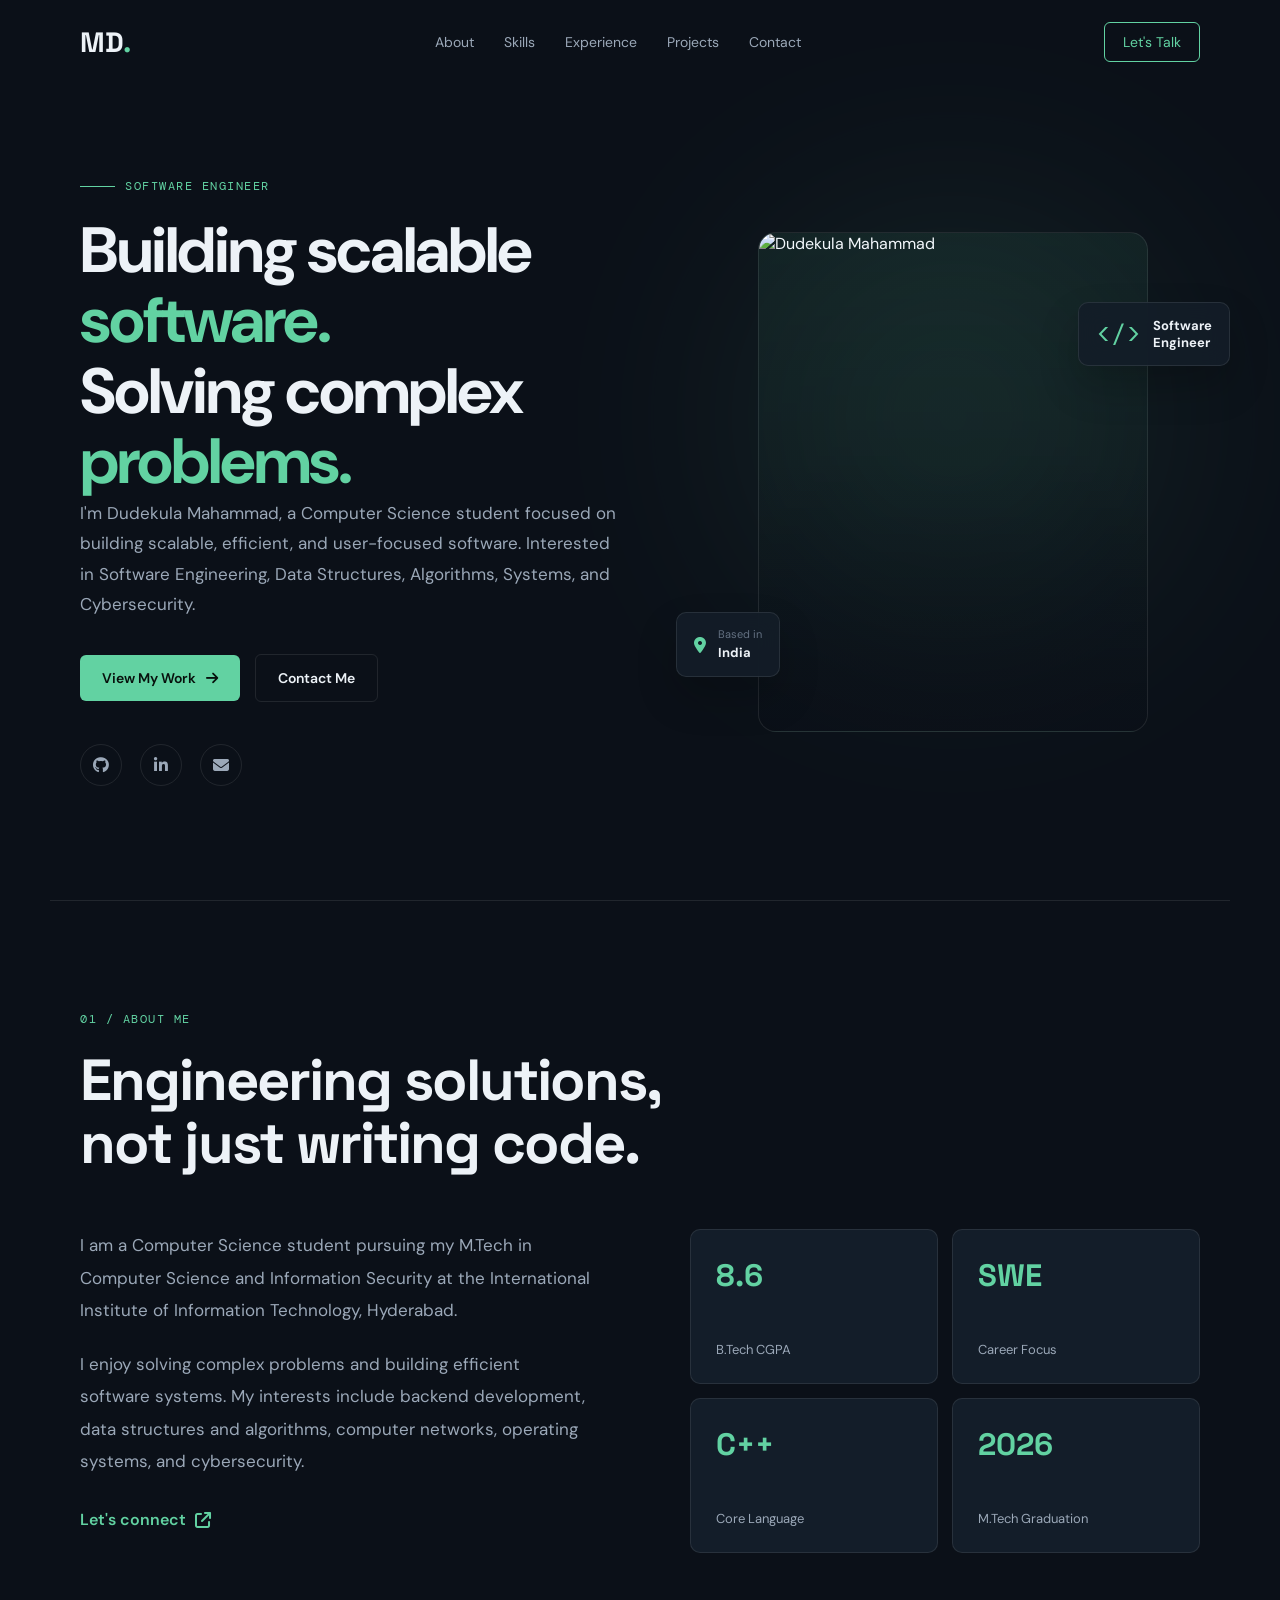
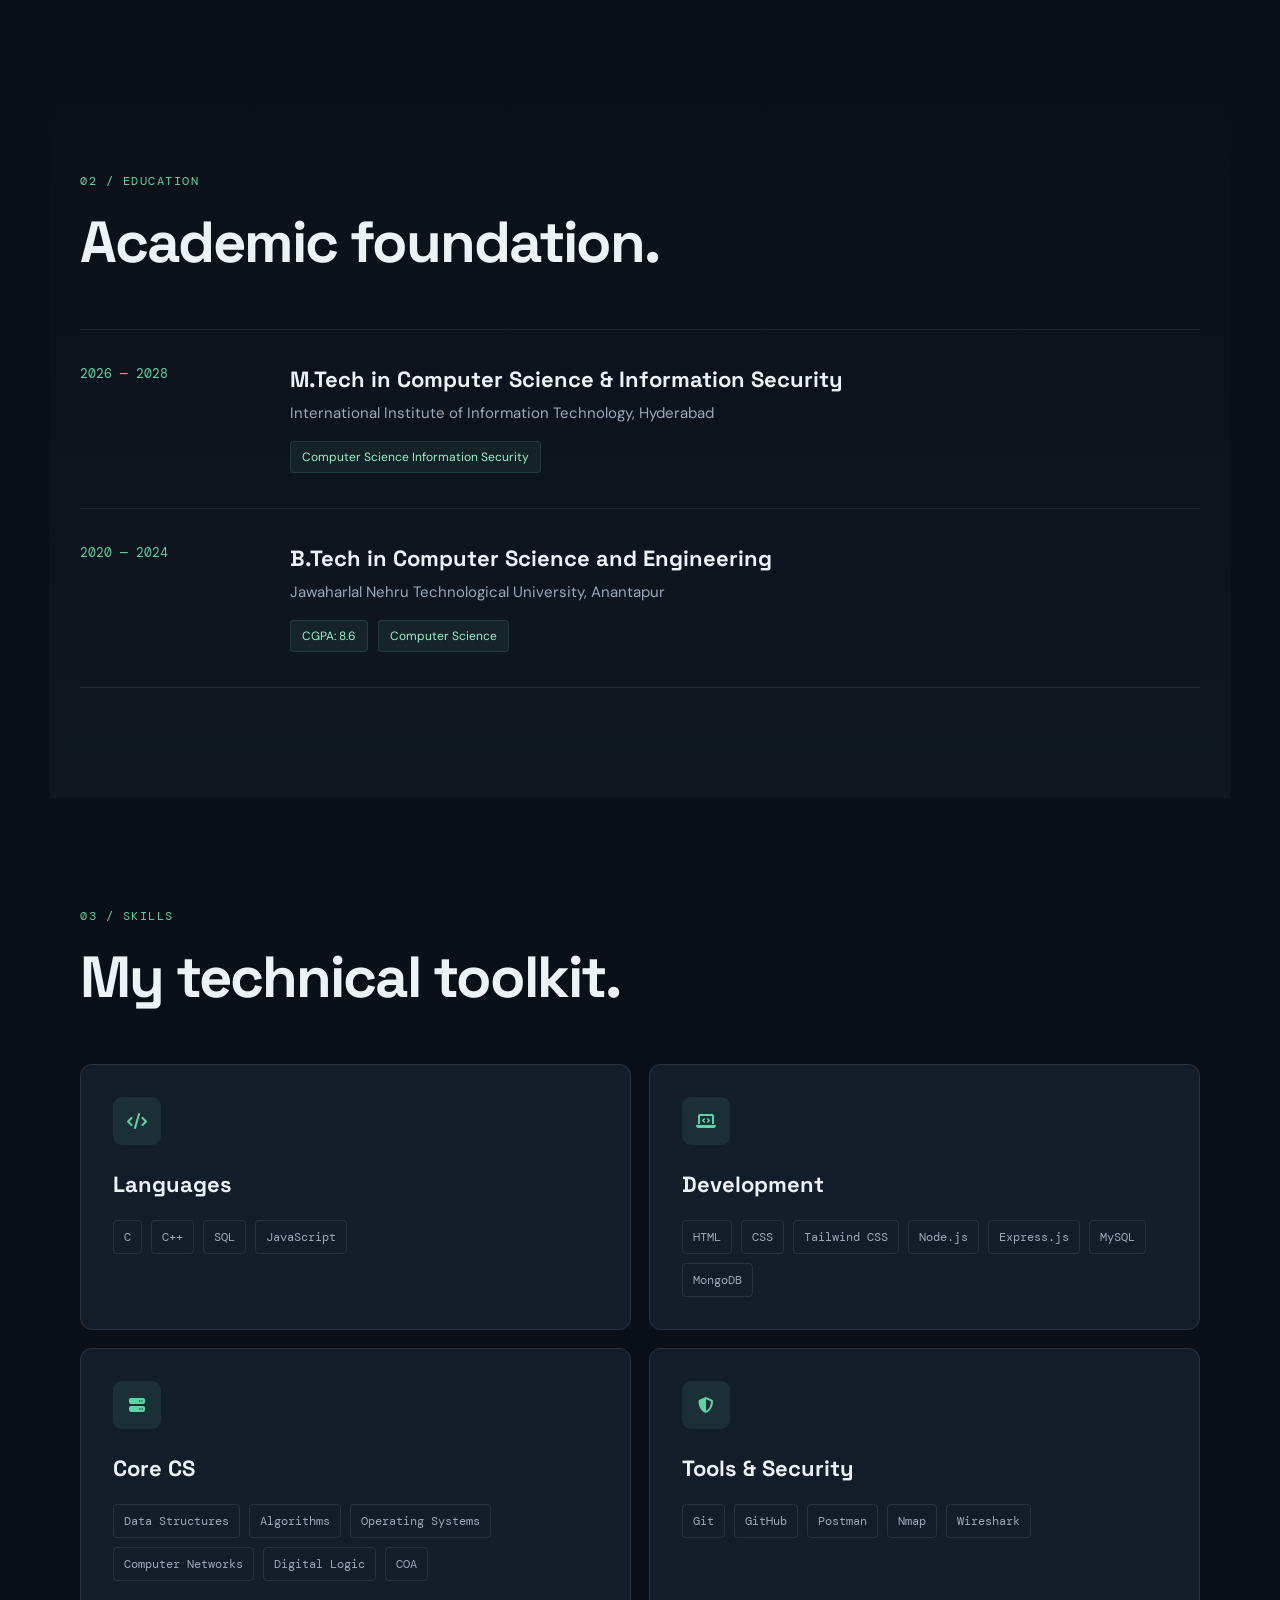
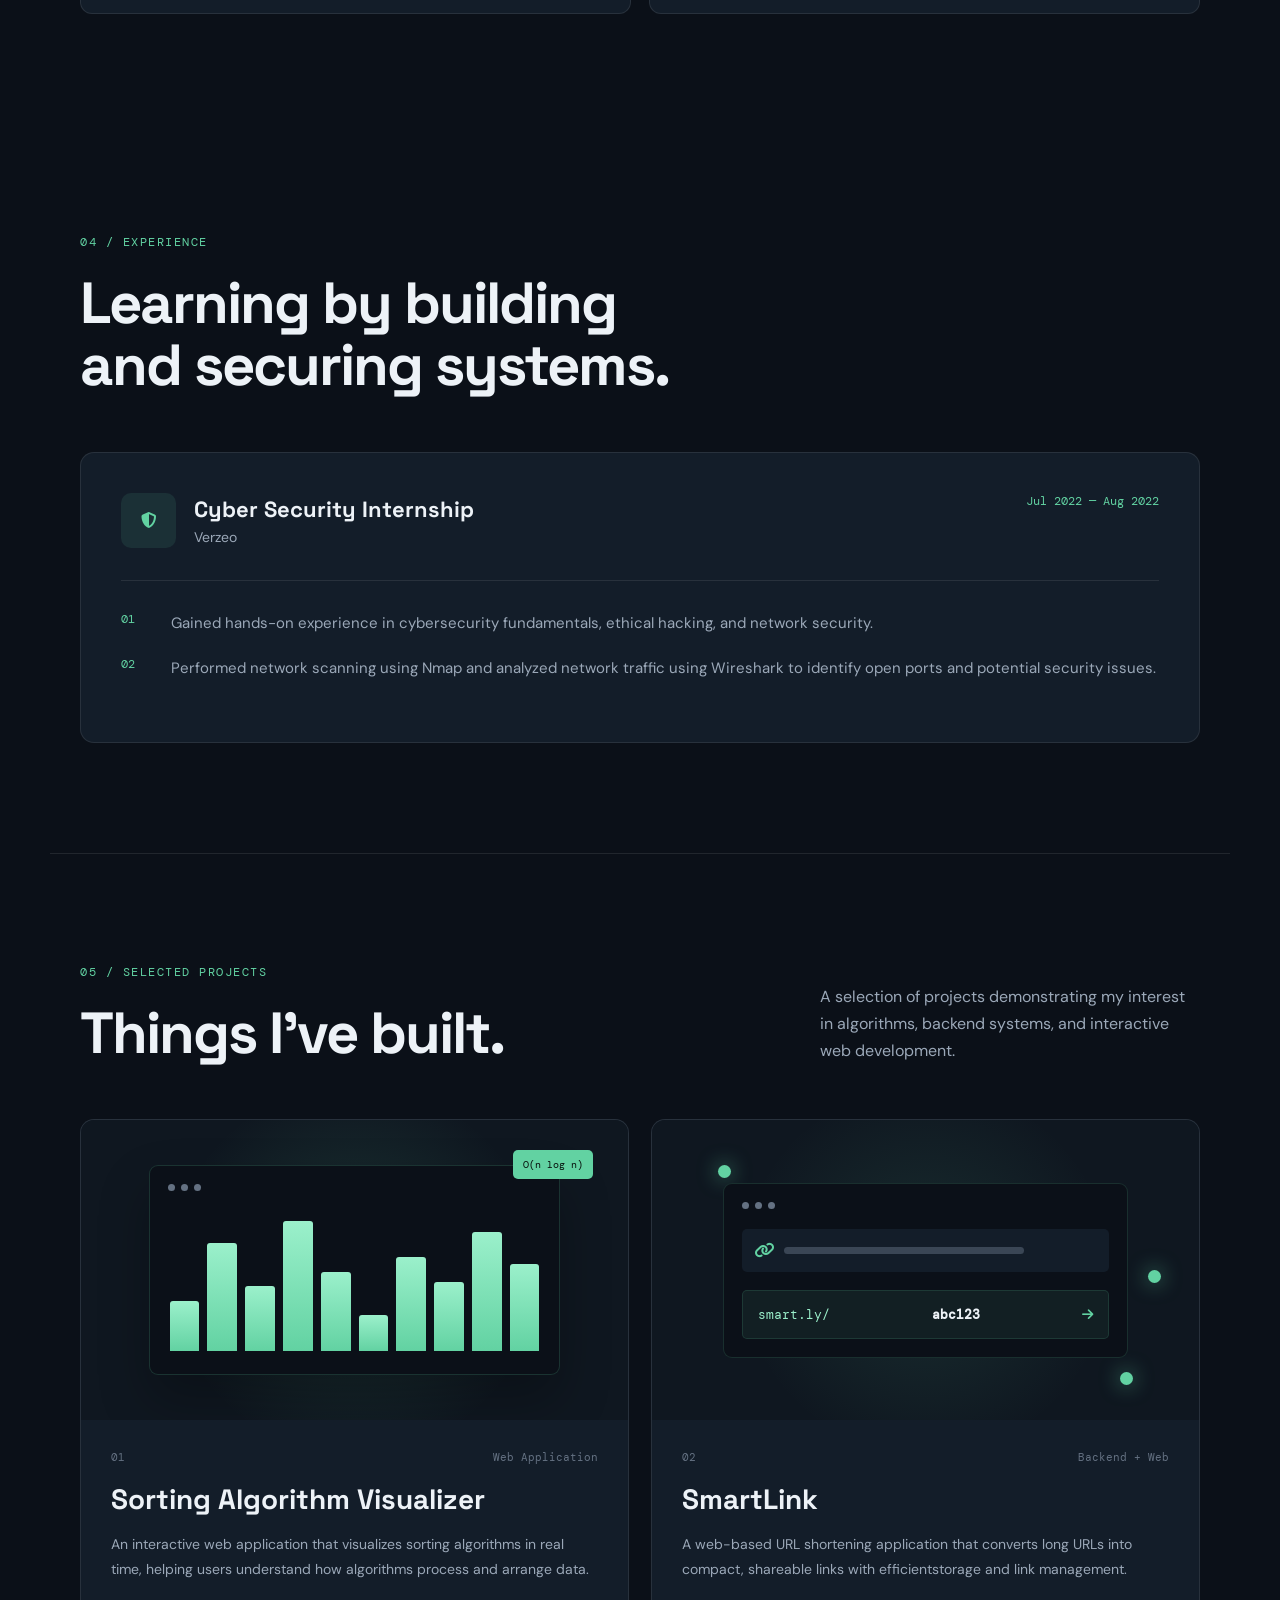
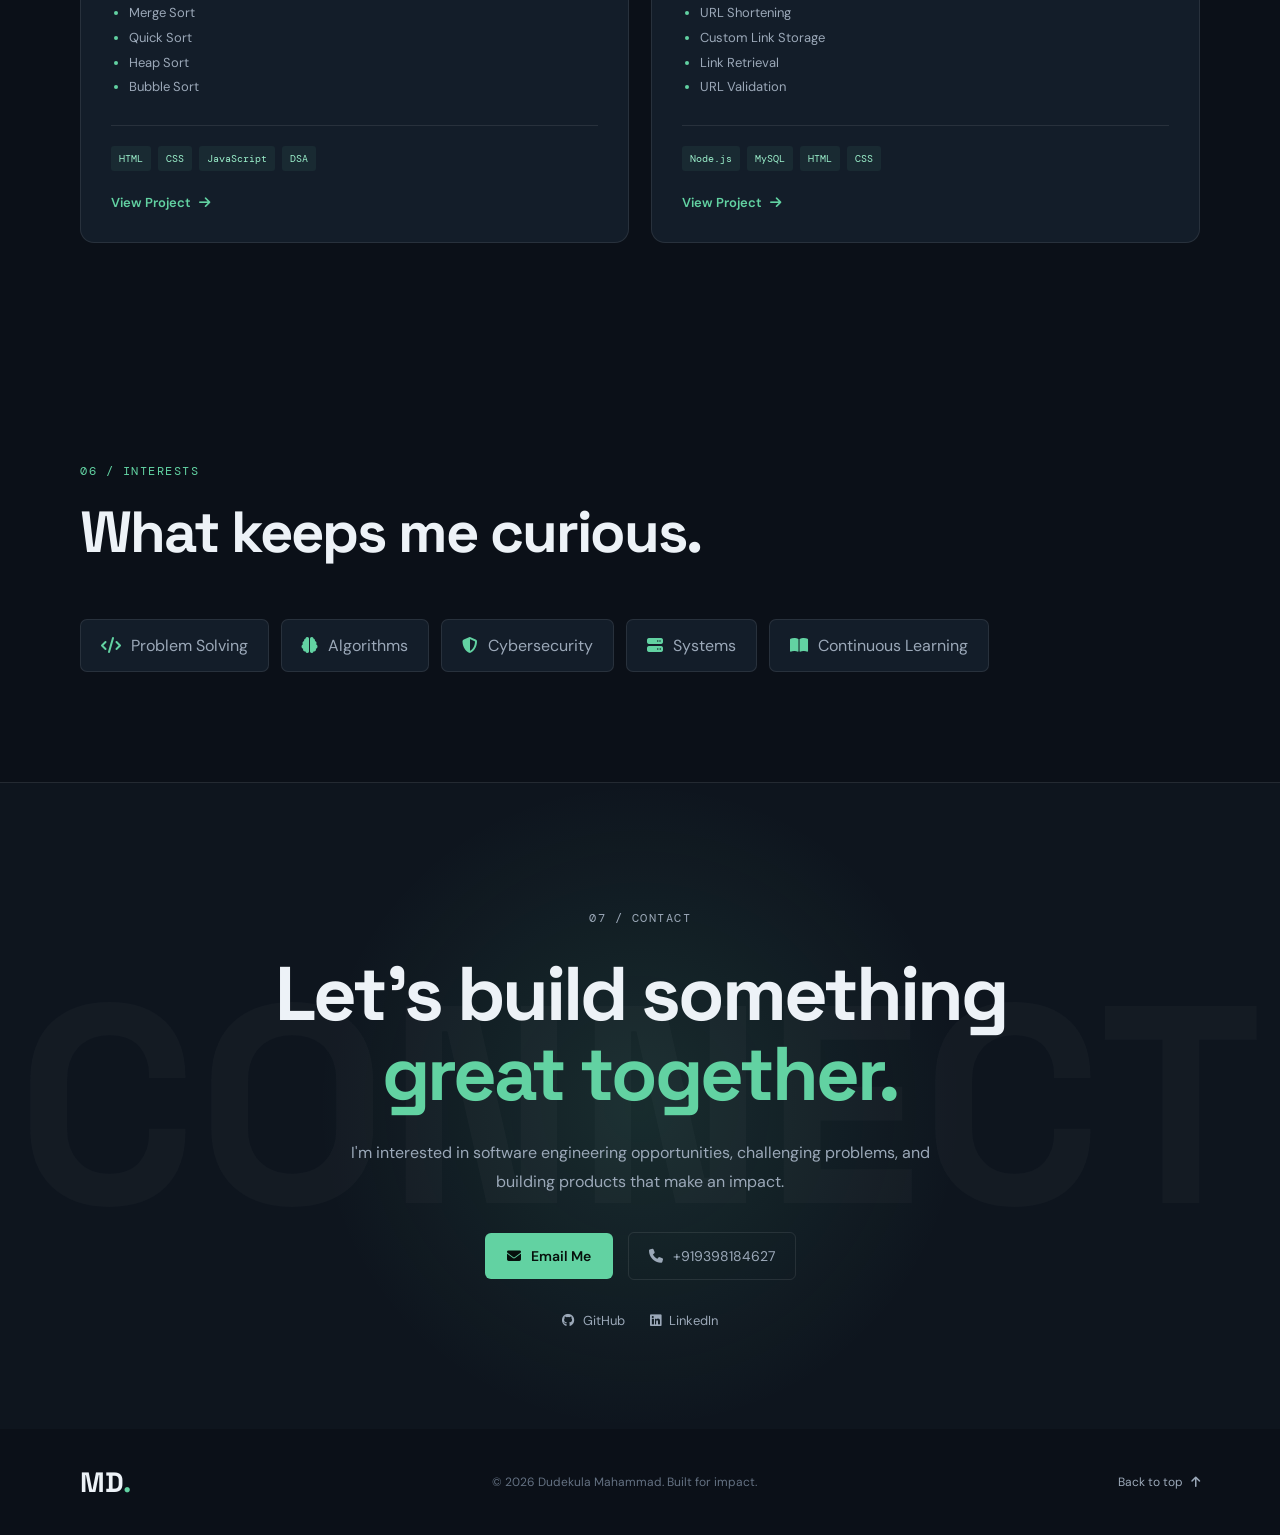
==== index.html @ c0aad3cc "upload files regarding portfolio" ====
<!DOCTYPE html>
<html lang="en">
<head>
    <meta charset="UTF-8">
    <meta name="viewport" content="width=device-width, initial-scale=1.0">
    <title>Portfolio</title>
    <meta name="description" content="Personal portfolio of Dudekula Mahammad, Software Engineer and Cybersecurity student.">
    <link rel="stylesheet" href="style.css">
    <link rel="stylesheet" href="https://cdnjs.cloudflare.com/ajax/libs/font-awesome/6.5.2/css/all.min.css">
    <link rel="stylesheet" href="designwith.css">
</head>

<body>

    <nav class="navbar">
        <a href="#home" class="logo">
            MD<span>.</span>
        </a>
        <div class="nav-links">
            <a href="#about">About</a>
            <a href="#skills">Skills</a>
            <a href="#experience">Experience</a>
            <a href="#projects">Projects</a>
            <a href="#contact">Contact</a>
        </div>
        <a href="#contact" class="nav-button">Let's Talk</a>
    </nav>


    <!----hero section(that's me) ------->

    <section class="hero" id="home">

        <div class="hero-content">
            <p class="hero-intro">
                <span></span>
                SOFTWARE ENGINEER
            </p>
            <h1>
                Building scalable <span>software.</span><br>
                Solving complex <span>problems.</span>
            </h1>
            <p class="hero-description">
                I'm Dudekula Mahammad, a Computer Science student focused on building scalable, efficient, and user-focused software.
                Interested in Software Engineering, Data Structures, Algorithms, Systems, and Cybersecurity.
            </p>
            <div class="hero-buttons">
                <a href="#projects" class="primary-btn">
                    View My Work
                    <i class="fa-solid fa-arrow-right"></i>
                </a>
                <a href="#contact" class="secondary-btn">
                    Contact Me
                </a>
            </div>
<div class="hero-socials">
    <a href="https://github.com/dudekulamahammad"
       target="_blank"
       rel="noopener noreferrer"
       aria-label="GitHub">
        <i class="fa-brands fa-github"></i>
    </a>
    <a href="https://www.linkedin.com/in/dudekula-mahammad-07b404294/" target="_blank" rel="noopener noreferrer" aria-label="LinkedIn">
        <i class="fa-brands fa-linkedin-in"></i>
    </a>
    <a href="https://mail.google.com/mail/?view=cm&fs=1&to=latifmahammad9@gmail.com" aria-label="Email">
        <i class="fa-solid fa-envelope"></i>
    </a>

</div>

        </div>
        <div class="hero-image-section">
            <div class="hero-glow"></div>
            <div class="image-card">
                <img src="images/profile3.png" alt="Dudekula Mahammad">
                <div class="image-overlay"></div>
            </div>
            <div class="floating-card location-card">
                <i class="fa-solid fa-location-dot"></i>
                <div>
                    <span>Based in</span>
                    <strong>India</strong>
                </div>
            </div>
            <div class="floating-card code-card">
                <span>&lt;/&gt;</span>
                <strong>Software<br>Engineer</strong>
            </div>
        </div>
    </section>
    <!-- -------- ABOUT ----------- -->
    <section class="section about-section" id="about">
        <div class="section-heading">
            <p class="section-label">01 / ABOUT ME</p>
            <h2>Engineering solutions,<br>not just writing code.</h2>
        </div>
        <div class="about-grid">
            <div class="about-text">
                <p>
                    I am a Computer Science student pursuing my M.Tech in
                    Computer Science and Information Security at the
                    International Institute of Information Technology, Hyderabad.
                </p>
                <p>
                    I enjoy solving complex problems and building efficient
                    software systems. My interests include backend development,
                    data structures and algorithms, computer networks,
                    operating systems, and cybersecurity.
                </p>
                <a href="#contact" class="text-link">
                    Let's connect
                    <i class="fa-solid fa-arrow-up-right-from-square"></i>
                </a>
            </div>
            <div class="quick-facts">
                <div class="fact-card">
                    <span class="fact-number">8.6</span>
                    <span class="fact-label">B.Tech CGPA</span>
                </div>
                <div class="fact-card">
                    <span class="fact-number">SWE</span>
                    <span class="fact-label">Career Focus</span>
                </div>
                <div class="fact-card">
                    <span class="fact-number">C++</span>
                    <span class="fact-label">Core Language</span>
                </div>
                <div class="fact-card">
                    <span class="fact-number">2026</span>
                    <span class="fact-label">M.Tech Graduation</span>
                </div>
            </div>
        </div>
    </section>
    <!-- --------------- Education----------------->
    <section class="section education-section">

        <div class="section-heading">
            <p class="section-label">02 / EDUCATION</p>
            <h2>Academic foundation.</h2>
        </div>
        <div class="timeline">
            <div class="timeline-item active">
                <div class="timeline-year">
                    2026 — 2028
                </div>
                <div class="timeline-content">
                    <h3>M.Tech in Computer Science & Information Security</h3>
                    <p>International Institute of Information Technology, Hyderabad</p>

                    <div class="education-tags">
                        <span>Computer Science Information Security</span>
                       
                    </div>
                </div>
            </div>
            <div class="timeline-item">
                <div class="timeline-year">
                    2020 — 2024
                </div>
                <div class="timeline-content">
                    <h3>B.Tech in Computer Science and Engineering</h3>
                    <p>Jawaharlal Nehru Technological University, Anantapur</p>
                    <div class="education-tags">
                        <span>CGPA: 8.6</span>
                        <span>Computer Science</span>
                    </div>
                </div>
            </div>
        </div>
    </section>
    <!---------------- Skills ----------------->
    <section class="section skills-section" id="skills">
        <div class="section-heading">
            <p class="section-label">03 / SKILLS</p>
            <h2>My technical toolkit.</h2>
        </div>
        <div class="skills-grid">

            <div class="skill-category">
                <div class="skill-icon">
                    <i class="fa-solid fa-code"></i>
                </div>
                <h3>Languages</h3>
                <div class="skill-tags">
                    <span>C</span>
                    <span>C++</span>
                    <span>SQL</span>
                    <span>JavaScript</span>
                </div>
            </div>
            <div class="skill-category">
                <div class="skill-icon">
                    <i class="fa-solid fa-laptop-code"></i>
                </div>
                <h3>Development</h3>
                <div class="skill-tags">
                    <span>HTML</span>
                    <span>CSS</span>
                    <span>Tailwind CSS</span>
                    <span>Node.js</span>
                    <span>Express.js</span>
                    <span>MySQL</span>
                    <span>MongoDB</span>
                </div>
            </div>
            <div class="skill-category">
                <div class="skill-icon">
                    <i class="fa-solid fa-server"></i>
                </div>
                <h3>Core CS</h3>
                <div class="skill-tags">
                    <span>Data Structures</span>
                    <span>Algorithms</span>
                    <span>Operating Systems</span>
                    <span>Computer Networks</span>
                    <span>Digital Logic</span>
                    <span>COA</span>
                </div>
            </div>
            <div class="skill-category">
                <div class="skill-icon">
                    <i class="fa-solid fa-shield-halved"></i>
                </div>

                <h3>Tools & Security</h3>

                <div class="skill-tags">
                    <span>Git</span>
                    <span>GitHub</span>
                    <span>Postman</span>
                    <span>Nmap</span>
                    <span>Wireshark</span>
                </div>
            </div>

        </div>

    </section>
    <!------------- Experience ------------>
    <section class="section experience-section" id="experience">
        <div class="section-heading">
            <p class="section-label">04 / EXPERIENCE</p>
            <h2>Learning by building<br>and securing systems.</h2>
        </div>
        <div class="experience-card">
            <div class="experience-top">
                <div class="experience-company">
                    <div class="company-icon">
                        <i class="fa-solid fa-shield-halved"></i>
                    </div>
                    <div>
                        <h3>Cyber Security Internship</h3>
                        <p>Verzeo</p>
                    </div>
                </div>
                <span class="experience-date">
                    Jul 2022 — Aug 2022
                </span>
            </div>
            <div class="experience-details">
                <div class="experience-point">
                    <span>01</span>
                    <p>
                        Gained hands-on experience in cybersecurity fundamentals,
                        ethical hacking, and network security.
                    </p>
                </div>
                <div class="experience-point">
                    <span>02</span>
                    <p>
                        Performed network scanning using Nmap and analyzed network
                        traffic using Wireshark to identify open ports and
                        potential security issues.
                    </p>
                </div>
            </div>
        </div>
    </section>
    <!------------ projects ----------------->
    <section class="section projects-section" id="projects">
        <div class="section-heading projects-heading">
            <div>
                <p class="section-label">05 / SELECTED PROJECTS</p>
                <h2>Things I've built.</h2>
            </div>
            <p>
                A selection of projects demonstrating my interest in
                algorithms, backend systems, and interactive web development.
            </p>
        </div>
        <div class="projects-grid">
            <!-----Project 1---------- -->
            <article class="project-card project-featured">
                <div class="project-visual sorting-visual">
                    <div class="sorting-window">
                        <div class="window-header">
                            <span></span>
                            <span></span>
                            <span></span>
                        </div>
                            <div class="sorting-bars">
                            <div class="bar bar-1"></div>
                            <div class="bar bar-2"></div>
                            <div class="bar bar-3"></div>
                            <div class="bar bar-4"></div>
                            <div class="bar bar-5"></div>
                            <div class="bar bar-6"></div>
                            <div class="bar bar-7"></div>
                            <div class="bar bar-8"></div>
                            <div class="bar bar-9"></div>
                            <div class="bar bar-10"></div>
                        </div>
                    </div>
                    <div class="algorithm-badge">
                        O(n log n)
                    </div>
                </div>
                <div class="project-content">
                    <div class="project-meta">
                        <span>01</span>
                        <span>Web Application</span>
                    </div>
                    <h3>Sorting Algorithm Visualizer</h3>
                    <p>
                        An interactive web application that visualizes sorting
                        algorithms in real time, helping users understand how
                        algorithms process and arrange data.
                    </p>
                    <ul>
                        <li>Merge Sort</li>
                        <li>Quick Sort</li>
                        <li>Heap Sort</li>
                        <li>Bubble Sort</li>
                    </ul>
                    <div class="project-footer">

                        <div class="tech-stack">
                            <span>HTML</span>
                            <span>CSS</span>
                            <span>JavaScript</span>
                            <span>DSA</span>
                        </div>
                        <a href="#" class="project-link">
                            View Project
                            <i class="fa-solid fa-arrow-right"></i>
                        </a>
                    </div>
                </div>
            </article>
            <!--------project-2----------->
            <article class="project-card">
                <div class="project-visual smartlink-visual">
                    <div class="link-browser">
                        <div class="browser-top">
                            <span></span>
                            <span></span>
                            <span></span>
                        </div>
                        <div class="url-box">
                            <i class="fa-solid fa-link"></i>
                            <div></div>
                        </div>
                        <div class="url-result">
                            <span>smart.ly/</span>
                            <strong>abc123</strong>
                            <i class="fa-solid fa-arrow-right"></i>
                        </div>
                    </div>
                    <div class="floating-node node-one"></div>
                    <div class="floating-node node-two"></div>
                    <div class="floating-node node-three"></div>
                </div>
                <div class="project-content">
                    <div class="project-meta">
                        <span>02</span>
                        <span>Backend + Web</span>
                    </div>
                    <h3>SmartLink</h3>
                    <p>
                        A web-based URL shortening application that converts long URLs into compact, shareable links with efficientstorage and link management.
                    </p>
                    <ul>
                        <li>URL Shortening</li>
                        <li>Custom Link Storage</li>
                        <li>Link Retrieval</li>
                        <li>URL Validation</li>
                    </ul>
                    <div class="project-footer">
                        <div class="tech-stack">
                            <span>Node.js</span>
                            <span>MySQL</span>
                            <span>HTML</span>
                            <span>CSS</span>
                        </div>
                        <a href="#" class="project-link">
                            View Project
                            <i class="fa-solid fa-arrow-right"></i>
                        </a>
                    </div>
                </div>
            </article>
        </div>
    </section>
    <!------------Interests------------->
    <section class="section interests-section">
        <div class="section-heading">
            <p class="section-label">06 / INTERESTS</p>
            <h2>What keeps me curious.</h2>
        </div>
        <div class="interests-grid">
            <div class="interest">
                <i class="fa-solid fa-code"></i>
                <span>Problem Solving</span>
            </div>
            <div class="interest">
                <i class="fa-solid fa-brain"></i>
                <span>Algorithms</span>
            </div>
            <div class="interest">
                <i class="fa-solid fa-shield-halved"></i>
                <span>Cybersecurity</span>
            </div>
            <div class="interest">
                <i class="fa-solid fa-server"></i>
                <span>Systems</span>
            </div>
            <div class="interest">
                <i class="fa-solid fa-book-open"></i>
                <span>Continuous Learning</span>
            </div>
        </div>
    </section>
    <!-----------------Contact------------->
    <section class="contact-section" id="contact">
        <div class="contact-background-text">
            CONNECT
        </div>
        <div class="contact-content">
            <p class="section-label">07 / CONTACT</p>
            <h2>
                Let's build something<br>
                <span>great together.</span>
            </h2>
            <p>
                I'm interested in software engineering opportunities,
                challenging problems, and building products that make an impact.
            </p>
            <div class="contact-buttons">
            <a href="https://mail.google.com/mail/?view=cm&fs=1&to=latifmahammad9@gmail.com" target="_blank"  rel="noopener noreferrer"
            class="primary-btn">
            <i class="fa-solid fa-envelope"></i>
            Email Me
            </a>
            <a href="tel:+919398184627" class="phone-button">
                <i class="fa-solid fa-phone"></i>
                +919398184627
            </a>
            </div>
            <div class="contact-socials">
                <a href="https://github.com/dudekulamahammad"
                    target="_blank">
                    <i class="fa-brands fa-github"></i>
                    GitHub
                </a>
                <a href="https://www.linkedin.com/in/dudekula-mahammad-07b404294/"
                    target="_blank">
                    <i class="fa-brands fa-linkedin"></i>
                    LinkedIn
                </a>
            </div>
        </div>
    </section>
    <!---------- Footer---------------->
    <footer>
        <a href="#home" class="footer-logo">
            MD<span>.</span>
        </a>
        <p>
            © 2026 Dudekula Mahammad. Built for impact.
        </p>
        <a href="#home" class="back-to-top">
            Back to top
            <i class="fa-solid fa-arrow-up"></i>
        </a>
    </footer>
</body>
</html>
---- designwith.css ----
/*---------------Google font--------------*/

@import url('https://fonts.googleapis.com/css2?family=DM+Mono:wght@400;500&family=DM+Sans:wght@400;500;600;700&family=Space+Grotesk:wght@500;600;700&display=swap');

/* ----------Reset--------------*/

* {
    margin: 0;
    padding: 0;
    box-sizing: border-box;
}

html {
    scroll-behavior: smooth;
}

body {
    background: #0b1018;
    color: #edf2f7;
    font-family: "DM Sans", sans-serif;
    overflow-x: hidden;
}
a {
    color: inherit;
    text-decoration: none;
}
button,
a {
    -webkit-tap-highlight-color: transparent;
}

:root {
    --background: #0b1018;
    --background-light: #101722;
    --card: #131d29;
    --card-light: #182433;

    --text: #edf2f7;
    --text-secondary: #9ba8b8;
    --text-dark: #647182;

    --accent: #62d2a2;
    --accent-light: #9bf0cb;

    --border: rgba(255, 255, 255, 0.09);

    --max-width: 1180px;
}


/*-------------- Navbar-------------- */
.navbar {
    width: 100%;
    max-width: var(--max-width);
    margin: auto;
    height: 84px;
    display: flex;
    align-items: center;
    justify-content: space-between;
    padding: 0 30px;
}
.logo,
.footer-logo {
    font-family: "Space Grotesk", sans-serif;
    font-size: 28px;
    font-weight: 700;
}
.logo span,
.footer-logo span {
    color: var(--accent);
}
.nav-links {
    display: flex;
    gap: 30px;
}
.nav-links a {
    color: var(--text-secondary);
    font-size: 14px;
    transition: 0.3s;
}
.nav-links a:hover {
    color: var(--accent);
}
.nav-button {
    border: 1px solid var(--accent);
    color: var(--accent);
    padding: 10px 18px;
    border-radius: 6px;
    font-size: 14px;
    transition: 0.3s;
}
.nav-button:hover {
    background: var(--accent);
    color: #07100c;
}
/*--------it's my section------------->*/
.hero {
    min-height: calc(100vh - 84px);
    max-width: var(--max-width);
    margin: auto;
    padding: 70px 30px 90px;
    display: grid;
    grid-template-columns: 1.05fr 0.95fr;
    align-items: center;
    gap: 80px;
}
.hero-intro,
.section-label {
    color: var(--accent);
    font-family: "DM Mono", monospace;
    font-size: 12px;
    letter-spacing: 1.5px;
    margin-bottom: 22px;
}
.hero-intro {
    display: flex;
    align-items: center;
    gap: 10px;
}
.hero-intro span {
    width: 35px;
    height: 1px;
    background: var(--accent);
}
.hero h1 {
    font-size: clamp(2.8rem, 5vw, 5.5rem);
    line-height: 1.1;
    letter-spacing: -2px;
    max-width: 800px;
}
.hero h1 span {
    color: var(--accent);
}
.hero-description {
    max-width: 580px;
    color: var(--text-secondary);
    font-size: 17px;
    line-height: 1.8;
    margin-bottom: 34px;
}
.hero-buttons {
    display: flex;
    align-items: center;
    gap: 15px;
    flex-wrap: wrap;
}
.primary-btn,
.secondary-btn {
    padding: 14px 22px;
    border-radius: 6px;
    font-size: 14px;
    font-weight: 600;
    transition: 0.3s;
}
.primary-btn {
    display: inline-flex;
    align-items: center;
    gap: 10px;

    background: var(--accent);
    color: #07100c;
}
.primary-btn:hover {
    transform: translateY(-3px);
    box-shadow: 0 15px 30px rgba(98, 210, 162, 0.18);
}
.secondary-btn {
    border: 1px solid var(--border);
    color: var(--text);
}
.secondary-btn:hover {
    border-color: var(--accent);
    color: var(--accent);
}
.hero-socials {
    display: flex;
    gap: 18px;
    margin-top: 42px;
}
.hero-socials a {
    width: 42px;
    height: 42px;
    display: grid;
    place-items: center;
    border: 1px solid var(--border);
    border-radius: 50%;
    color: var(--text-secondary);
    transition: 0.3s;
}
.hero-socials a:hover {
    color: var(--accent);
    border-color: var(--accent);
    transform: translateY(-3px);
}
/*-------profile-----------*/
.hero-image-section {
    position: relative;
    display: flex;
    justify-content: center;
}
.hero-glow {
    position: absolute;
    width: 370px;
    height: 370px;
    background: var(--accent);
    filter: blur(130px);
    opacity: 0.13;
    border-radius: 50%;
}
.image-card {
    width: min(390px, 90%);
    height: 500px;
    position: relative;
    z-index: 2;
    overflow: hidden;
    border-radius: 18px;
    background:linear-gradient(180deg, rgba(98, 210, 162, 0.08), rgba(11, 16, 24, 0.3));
    border: 1px solid var(--border);
}
.image-card img {
    width: 100%;
    height: 100%;
    object-fit: cover;
    object-position: center top;
    filter: contrast(1.04) saturate(0.9);
}
.image-overlay {
    position: absolute;
    inset: 0;
    background:
        linear-gradient(
            180deg,
            transparent 45%,
            rgba(11, 16, 24, 0.45) 100%
        );
}
.floating-card {
    position: absolute;
    z-index: 5;
    display: flex;
    align-items: center;
    gap: 12px;
    background: rgba(19, 29, 41, 0.9);
    backdrop-filter: blur(12px);
    border: 1px solid var(--border);
    border-radius: 10px;
    padding: 14px 17px;
    box-shadow: 0 20px 40px rgba(0, 0, 0, 0.2);
}

.floating-card i {
    color: var(--accent);
}
.floating-card span {
    display: block;
    color: var(--text-dark);
    font-size: 11px;
}
.floating-card strong {
    font-size: 13px;
}
.location-card {
    left: -30px;
    bottom: 55px;
}
.code-card {
    right: -30px;
    top: 70px;
}
.code-card > span {
    color: var(--accent);
    font-family: "DM Mono", monospace;
    font-size: 25px;
}
.section {
    max-width: var(--max-width);
    margin: auto;
    padding: 110px 30px;
}
.section-heading {
    margin-bottom: 55px;
}
.section-heading h2 {
    font-family: "Space Grotesk", sans-serif;
    font-size: clamp(36px, 5vw, 58px);
    line-height: 1.08;
    letter-spacing: -2px;
}

/*----------About----------------*/
.about-section {
    border-top: 1px solid var(--border);
}
.about-grid {
    display: grid;
    grid-template-columns: 1fr 1fr;
    gap: 100px;
}
.about-text p {
    color: var(--text-secondary);
    font-size: 17px;
    line-height: 1.9;
    margin-bottom: 22px;
}
.text-link {
    display: inline-flex;
    align-items: center;
    gap: 9px;
    color: var(--accent);
    margin-top: 10px;
    font-weight: 600;
}
.quick-facts {
    display: grid;
    grid-template-columns: 1fr 1fr;
    gap: 14px;
}
.fact-card {
    min-height: 155px;
    padding: 25px;
    background: var(--card);
    border: 1px solid var(--border);
    border-radius: 10px;
    display: flex;
    flex-direction: column;
    justify-content: space-between;
    transition: 0.3s;
}

.fact-card:hover {
    transform: translateY(-5px);
    border-color: rgba(98, 210, 162, 0.4);
}

.fact-number {
    color: var(--accent);
    font-family: "Space Grotesk", sans-serif;
    font-size: 31px;
    font-weight: 700;
}

.fact-label {
    color: var(--text-secondary);
    font-size: 13px;
}
/*---------education-----------*/
.education-section {
    background: linear-gradient(
        180deg,
        transparent,
        rgba(19, 29, 41, 0.5)
    );
}
.timeline {
    border-top: 1px solid var(--border);
}

.timeline-item {
    padding: 35px 0;
    border-bottom: 1px solid var(--border);
    display: grid;
    grid-template-columns: 180px 1fr;
    gap: 30px;
    transition: 0.3s;
}
.timeline-item:hover {
    padding-left: 12px;
}
.timeline-year {
    color: var(--accent);
    font-family: "DM Mono", monospace;
    font-size: 13px;
}
.timeline-content h3 {
    font-family: "Space Grotesk", sans-serif;
    font-size: 22px;
    margin-bottom: 10px;
}
.timeline-content p {
    color: var(--text-secondary);
    font-size: 15px;
}
.education-tags {
    display: flex;
    gap: 10px;
    flex-wrap: wrap;
    margin-top: 18px;
}
.education-tags span {
    padding: 7px 11px;
    background: rgba(98, 210, 162, 0.08);
    border: 1px solid rgba(98, 210, 162, 0.15);
    color: var(--accent-light);
    border-radius: 4px;
    font-size: 12px;
}
/*------skills------------*/
.skills-grid {
    display: grid;
    grid-template-columns: repeat(2, 1fr);
    gap: 18px;
}
.skill-category {
    padding: 32px;
    background: var(--card);
    border: 1px solid var(--border);
    border-radius: 12px;
    transition: 0.3s;
}

.skill-category:hover {
    transform: translateY(-5px);
    border-color: rgba(98, 210, 162, 0.35);
}

.skill-icon {
    width: 48px;
    height: 48px;
    display: grid;
    place-items: center;
    background: rgba(98, 210, 162, 0.1);
    border-radius: 9px;
    color: var(--accent);
    margin-bottom: 25px;
}
.skill-category h3 {
    font-family: "Space Grotesk", sans-serif;
    font-size: 22px;
    margin-bottom: 22px;
}
.skill-tags {
    display: flex;
    flex-wrap: wrap;
    gap: 9px;
}
.skill-tags span {
    color: var(--text-secondary);
    font-family: "DM Mono", monospace;
    font-size: 12px;
    padding: 8px 10px;
    border: 1px solid var(--border);
    border-radius: 4px;
}
/*------------experence-----------*/
.experience-card {
    background: var(--card);
    border: 1px solid var(--border);
    border-radius: 14px;
    padding: 40px;
}
.experience-top {
    display: flex;
    align-items: flex-start;
    justify-content: space-between;
    gap: 20px;
    padding-bottom: 32px;
    border-bottom: 1px solid var(--border);
}
.experience-company {
    display: flex;
    align-items: center;
    gap: 18px;
}
.company-icon {
    width: 55px;
    height: 55px;
    display: grid;
    place-items: center;
    background: rgba(98, 210, 162, 0.1);
    color: var(--accent);
    border-radius: 10px;
}
.experience-company h3 {
    font-family: "Space Grotesk", sans-serif;
    font-size: 22px;
    margin-bottom: 5px;
}
.experience-company p {
    color: var(--text-secondary);
    font-size: 14px;
}
.experience-date {
    color: var(--accent);
    font-family: "DM Mono", monospace;
    font-size: 12px;
}
.experience-details {
    margin-top: 30px;
}
.experience-point {
    display: grid;
    grid-template-columns: 35px 1fr;
    gap: 15px;
    margin-bottom: 20px;
}
.experience-point span {
    color: var(--accent);
    font-family: "DM Mono", monospace;
    font-size: 12px;
}
.experience-point p {
    color: var(--text-secondary);
    line-height: 1.7;
    font-size: 15px;
}
/*-------------project-----------------*/
.projects-section {
    border-top: 1px solid var(--border);
}
.projects-heading {
    display: flex;
    justify-content: space-between;
    align-items: flex-end;
    gap: 50px;
}
.projects-heading > p {
    max-width: 380px;
    color: var(--text-secondary);
    line-height: 1.7;
}
.projects-grid {
    display: grid;
    grid-template-columns: repeat(2, 1fr);
    gap: 22px;
}
.project-card {
    overflow: hidden;
    background: var(--card);
    border: 1px solid var(--border);
    border-radius: 14px;
    transition: 0.35s;
}

.project-card:hover {
    transform: translateY(-8px);
    border-color: rgba(98, 210, 162, 0.4);
}
/* ------------SSorting Algorithm visualizer-------------*/

.project-visual {
    height: 300px;
    position: relative;
    display: flex;
    align-items: center;
    justify-content: center;
    overflow: hidden;
}
.sorting-visual {
    background:
        radial-gradient(circle at center, rgba(98, 210, 162, 0.16),transparent 60%), #0f1720;
    }
.sorting-window {
    width: 75%;
    height: 210px;
    background: #0b1018;
    border: 1px solid rgba(98, 210, 162, 0.18);
    border-radius: 9px;
    padding: 18px;
    box-shadow: 0 25px 50px rgba(0, 0, 0, 0.25);
}

.window-header,
.browser-top {
    display: flex;
    gap: 6px;
}

.window-header span,
.browser-top span {
    width: 7px;
    height: 7px;
    border-radius: 50%;
    background: var(--text-dark);
}
.sorting-bars {
    height: 145px;
    display: flex;
    align-items: flex-end;
    justify-content: center;
    gap: 8px;
    margin-top: 15px;
}
.bar {
    width: 8%;
    border-radius: 3px 3px 0 0;
    background: linear-gradient(180deg,var(--accent-light),var(--accent));
}
.bar-1 { height: 35%; }
.bar-2 { height: 75%; }
.bar-3 { height: 45%; }
.bar-4 { height: 90%; }
.bar-5 { height: 55%; }
.bar-6 { height: 25%; }
.bar-7 { height: 65%; }
.bar-8 { height: 48%; }
.bar-9 { height: 82%; }
.bar-10 { height: 60%; }
.algorithm-badge {
    position: absolute;
    top: 30px;
    right: 35px;
    padding: 8px 10px;
    background: var(--accent);
    color: #07100c;
    border-radius: 5px;
    font-family: "DM Mono", monospace;
    font-size: 10px;
}
/*Smartlink visualizer */
.smartlink-visual {
    background:
        radial-gradient(circle at center, rgba(98, 210, 162, 0.12),transparent 60%), #0f1720;
}
.link-browser {
    width: 74%;
    padding: 18px;
    background: #0b1018;
    border: 1px solid rgba(98, 210, 162, 0.16);
    border-radius: 9px;
    position: relative;
    z-index: 2;
}
.url-box {
    height: 43px;
    display: flex;
    align-items: center;
    gap: 10px;
    margin-top: 20px;
    padding: 0 12px;
    background: #131d29;
    border-radius: 5px;
    color: var(--accent);
}
.url-box div {
    width: 70%;
    height: 7px;
    background: #3a4655;
    border-radius: 5px;
}
.url-result {
    margin-top: 18px;
    padding: 15px;
    display: flex;
    align-items: center;
    justify-content: space-between;
    background: rgba(98, 210, 162, 0.08);
    border: 1px solid rgba(98, 210, 162, 0.15);
    border-radius: 5px;
    font-family: "DM Mono", monospace;
    font-size: 13px;
}
.url-result span {
    color: var(--accent-light);
}
.url-result strong {
    color: var(--text);
}
.url-result i {
    color: var(--accent);
}
.floating-node {
    position: absolute;
    width: 13px;
    height: 13px;
    background: var(--accent);
    border-radius: 50%;
    box-shadow: 0 0 20px rgba(98, 210, 162, 0.7);
}
.node-one {
    top: 45px;
    left: 12%;
}
.node-two {
    bottom: 35px;
    right: 12%;
}
.node-three {
    top: 50%;
    right: 7%;
}

/* Project content */
.project-content {
    padding: 30px;
}
.project-meta {
    display: flex;
    justify-content: space-between;
    color: var(--text-dark);
    font-family: "DM Mono", monospace;
    font-size: 11px;
    margin-bottom: 17px;
}
.project-content h3 {
    font-family: "Space Grotesk", sans-serif;
    font-size: 28px;
    margin-bottom: 15px;
}
.project-content > p {
    color: var(--text-secondary);
    font-size: 14px;
    line-height: 1.75;
    margin-bottom: 20px;
}
.project-content ul {
    padding-left: 18px;
    color: var(--text-secondary);
    font-size: 13px;
    line-height: 1.9;
    margin-bottom: 25px;
}
.project-content li::marker {
    color: var(--accent);
}
.project-footer {
    padding-top: 20px;
    border-top: 1px solid var(--border);
}
.tech-stack {
    display: flex;
    gap: 7px;
    flex-wrap: wrap;
    margin-bottom: 20px;
}
.tech-stack span {
    color: var(--accent-light);
    font-family: "DM Mono", monospace;
    font-size: 10px;
    background: rgba(98, 210, 162, 0.07);
    padding: 6px 8px;
    border-radius: 3px;
}
.project-link {
    display: inline-flex;
    align-items: center;
    gap: 8px;
    color: var(--accent);
    font-size: 13px;
    font-weight: 600;
}
.project-link:hover i {
    transform: translateX(5px);
}
.project-link i {
    transition: 0.3s;
}
/*-----interset----------*/
.interests-grid {
    display: flex;
    flex-wrap: wrap;
    gap: 12px;
}
.interest {
    display: flex;
    align-items: center;
    gap: 10px;
    padding: 15px 20px;
    background: var(--card);
    border: 1px solid var(--border);
    border-radius: 7px;
    color: var(--text-secondary);
    transition: 0.3s;
}
.interest:hover {
    color: var(--text);
    border-color: var(--accent);
    transform: translateY(-3px);
}
.interest i {
    color: var(--accent);
}
/*-------contact-----*/
.contact-section {
    position: relative;
    min-height: 620px;
    display: flex;
    align-items: center;
    justify-content: center;
    padding: 100px 30px;
    overflow: hidden;
    text-align: center;
    background:radial-gradient(circle at center,rgba(98, 210, 162, 0.12),transparent 45%),#0e151e;
    border-top: 1px solid var(--border);
}
.contact-content {
    max-width: 800px;
    position: relative;
    z-index: 2;
}
.contact-content h2 {
    font-family: "Space Grotesk", sans-serif;
    font-size: clamp(45px, 7vw, 76px);
    line-height: 1.05;
    letter-spacing: -3px;
}
.contact-content h2 span {
    color: var(--accent);
}
.contact-content > p {
    max-width: 600px;
    margin: 25px auto;
    color: var(--text-secondary);
    line-height: 1.8;
}
.contact-background-text {
    position: absolute;
    color: rgba(255, 255, 255, 0.025);
    font-family: "Space Grotesk", sans-serif;
    font-size: clamp(100px, 22vw, 320px);
    font-weight: 700;
    pointer-events: none;
}
.contact-buttons {
    display: flex;
    justify-content: center;
    align-items: center;
    gap: 15px;
    flex-wrap: wrap;
    margin-top: 35px;
}

.phone-button {
    display: inline-flex;
    align-items: center;
    gap: 10px;
    padding: 14px 20px;
    color: var(--text-secondary);
    border: 1px solid var(--border);
    border-radius: 6px;
    font-size: 14px;
    transition: 0.3s;
}
.phone-button:hover {
    color: var(--accent);
    border-color: var(--accent);
}
.contact-socials {
    display: flex;
    justify-content: center;
    gap: 25px;
    margin-top: 32px;
}
.contact-socials a {
    color: var(--text-secondary);
    font-size: 13px;
    display: flex;
    align-items: center;
    gap: 8px;
    transition: 0.3s;
}
.contact-socials a:hover {
    color: var(--accent);
}
/*----------Footer--------*/
footer {
    max-width: var(--max-width);
    margin: auto;
    padding: 35px 30px;
    display: flex;
    align-items: center;
    justify-content: space-between;
    gap: 20px;
}
footer p {
    color: var(--text-dark);
    font-size: 12px;
}
.back-to-top {
    display: flex;
    align-items: center;
    gap: 8px;
    color: var(--text-secondary);
    font-size: 12px;
    transition: 0.3s;
}
.back-to-top:hover {
    color: var(--accent);
}
/*--------for large tablet---------*/
@media (max-width: 950px) {
    .hero {
        grid-template-columns: 1fr;
        text-align: center;
        gap: 60px;
        padding-top: 70px;
    }
    .hero-intro,
    .hero-buttons,
    .hero-socials {
        justify-content: center;
    }
    .hero-description {
        margin-left: auto;
        margin-right: auto;
    }
    .hero-image-section {
        order: -1;
    }
    .image-card {
        height: 460px;
    }
    .about-grid {
        gap: 50px;
    }
    .projects-heading {
        align-items: flex-start;
        flex-direction: column;
        gap: 20px;
    }
}
/* -----------Tablets----------------*/
@media (max-width: 768px) {
    .navbar {
        height: 70px;
        padding: 0 20px;
    }
    .nav-links {
        display: none;
    }
    .hero,
    .section {
        padding-left: 20px;
        padding-right: 20px;
    }
    .section {
        padding-top: 80px;
        padding-bottom: 80px;
    }
    .about-grid,
    .skills-grid,
    .projects-grid {
        grid-template-columns: 1fr;
    }
    .about-grid {
        gap: 45px;
    }
    .timeline-item {
        grid-template-columns: 1fr;
        gap: 12px;
    }
    .experience-top {
        flex-direction: column;
    }
    footer {
        padding: 30px 20px;
    }
}
/*-------for mobiles--------*/
@media (max-width: 540px) {
    .navbar {
        padding: 0 16px;
    }
    .nav-button {
        padding: 9px 13px;
        font-size: 12px;
    }
    .hero {
        padding: 55px 18px 70px;
    }
    .hero h1 {
        letter-spacing: -2px;
    }
    .hero-description {
        font-size: 15px;
    }
    .hero-image-section {
        width: 100%;
    }
    .image-card {
        width: 90%;
        height: 390px;
    }
    .location-card {
        left: 0;
        bottom: 25px;
    }
    .code-card {
        right: 0;
        top: 35px;
    }
    .floating-card {
        padding: 10px 12px;
    }
    .section {
        padding: 70px 18px;
    }
    .section-heading {
        margin-bottom: 38px;
    }
    .quick-facts {
        grid-template-columns: 1fr;
    }
    .fact-card {
        min-height: 120px;
    }
    .skills-grid {
        gap: 12px;
    }
    .skill-category {
        padding: 24px;
    }
    .experience-card {
        padding: 25px 20px;
    }
    .experience-company {
        align-items: flex-start;
    }
    .experience-company h3 {
        font-size: 18px;
    }
    .project-visual {
        height: 240px;
    }
    .sorting-window {
        width: 84%;
    }
    .algorithm-badge {
        top: 18px;
        right: 18px;
    }
    .link-browser {
        width: 84%;
    }
    .project-content {
        padding: 23px 20px;
    }
    .project-content h3 {
        font-size: 24px;
    }
    .contact-section {
        min-height: 550px;
        padding-left: 18px;
        padding-right: 18px;
    }
    .contact-content h2 {
        letter-spacing: -2px;
    }
    .contact-socials {
        gap: 18px;
    }
    footer {
        flex-direction: column;
        text-align: center;
    }
}
/*------Small mobiles---------*/
@media (max-width: 360px) {
    .hero h1 {
        font-size: 43px;
    }
    .primary-btn,
    .secondary-btn {
        width: 100%;
        justify-content: center;
    }
    .hero-buttons {
        width: 100%;
    }
    .image-card {
        height: 340px;
    }
    .floating-card {
        transform: scale(0.85);
    }
    .location-card {
        left: -10px;
    }
    .code-card {
        right: -10px;
    }
}
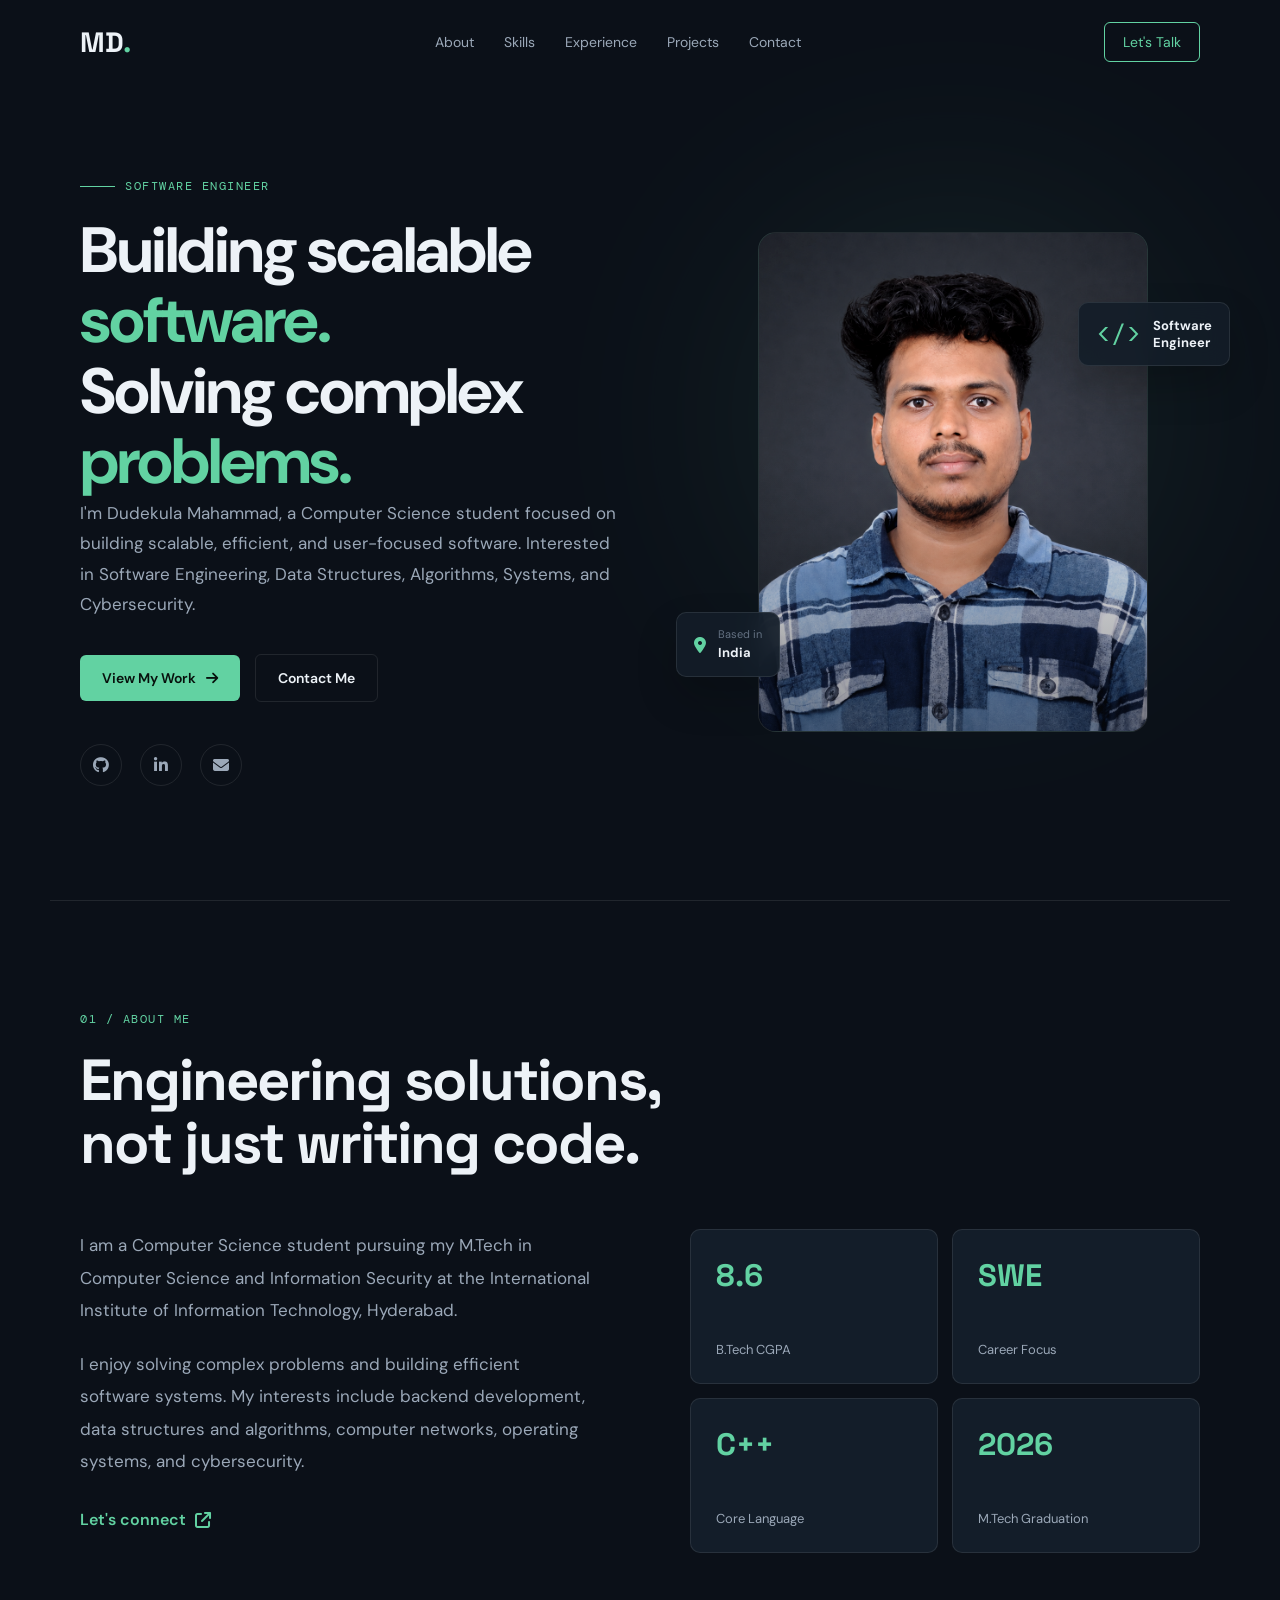
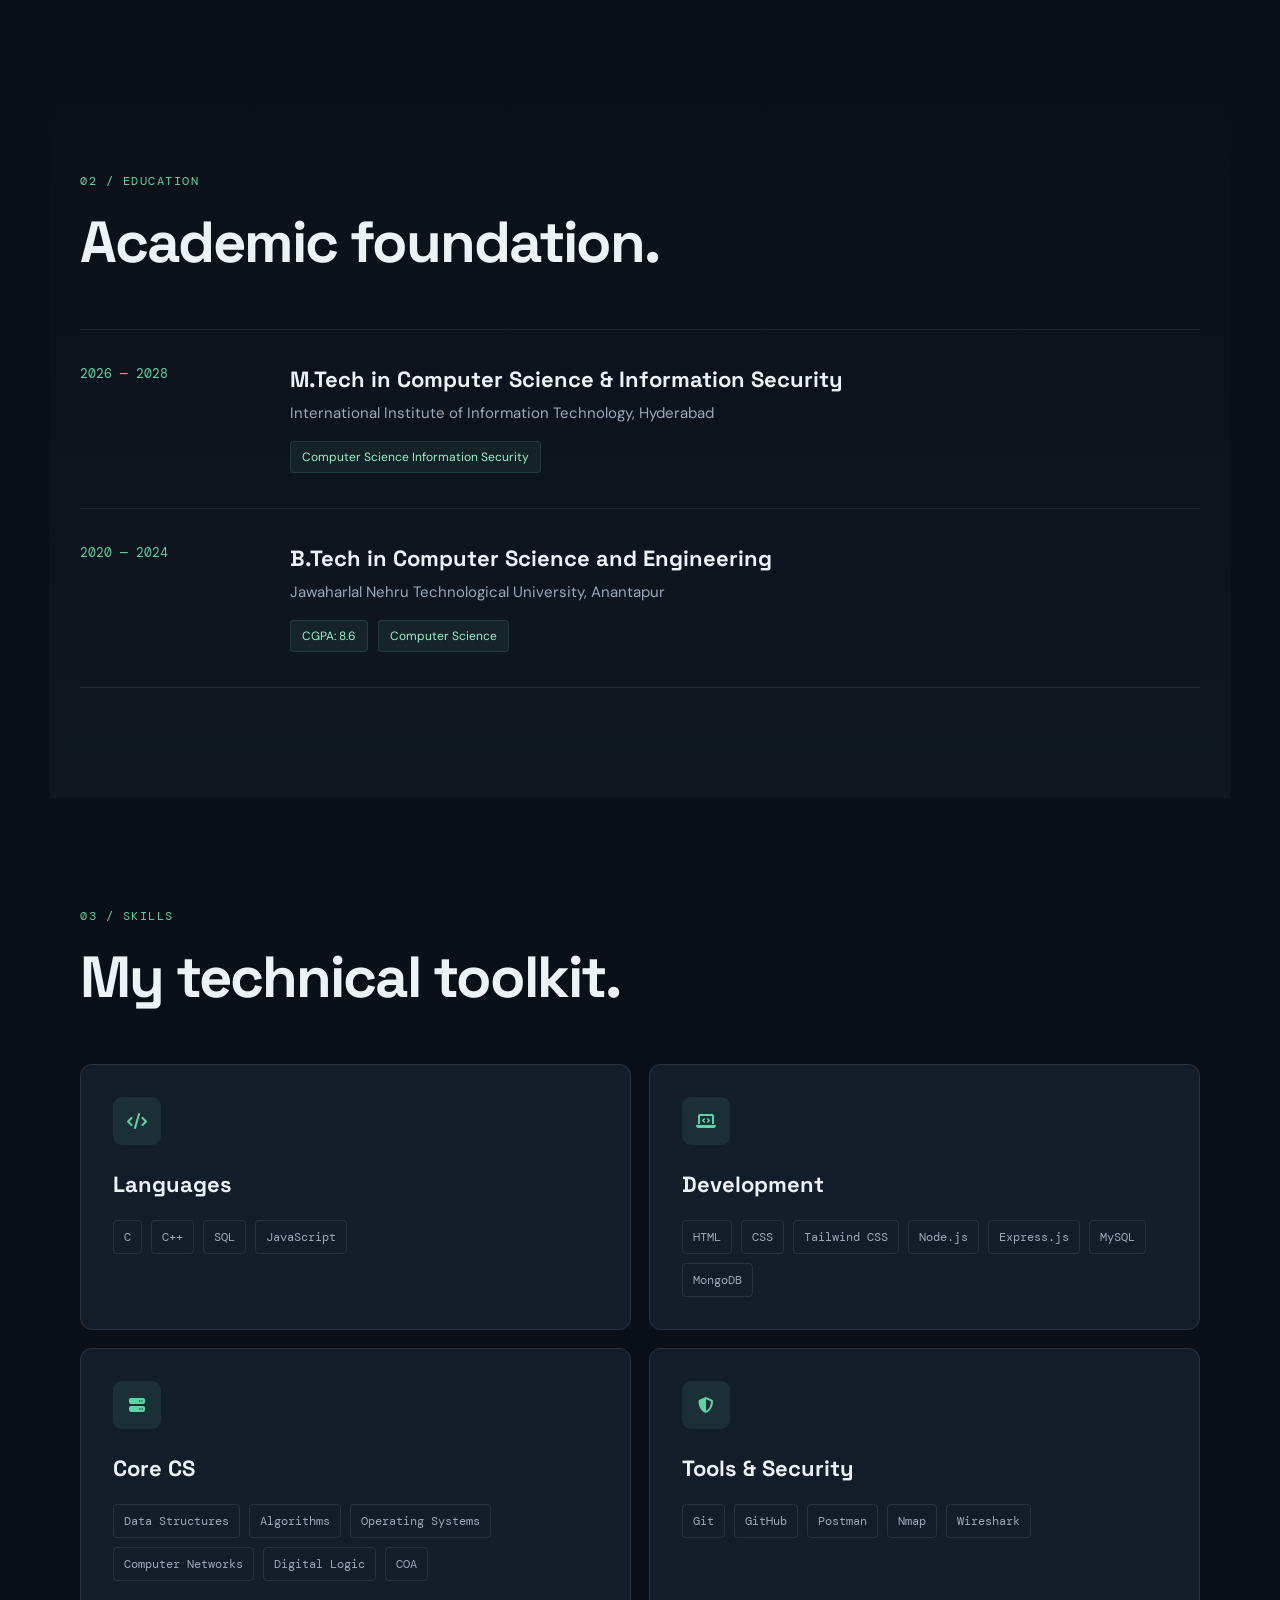
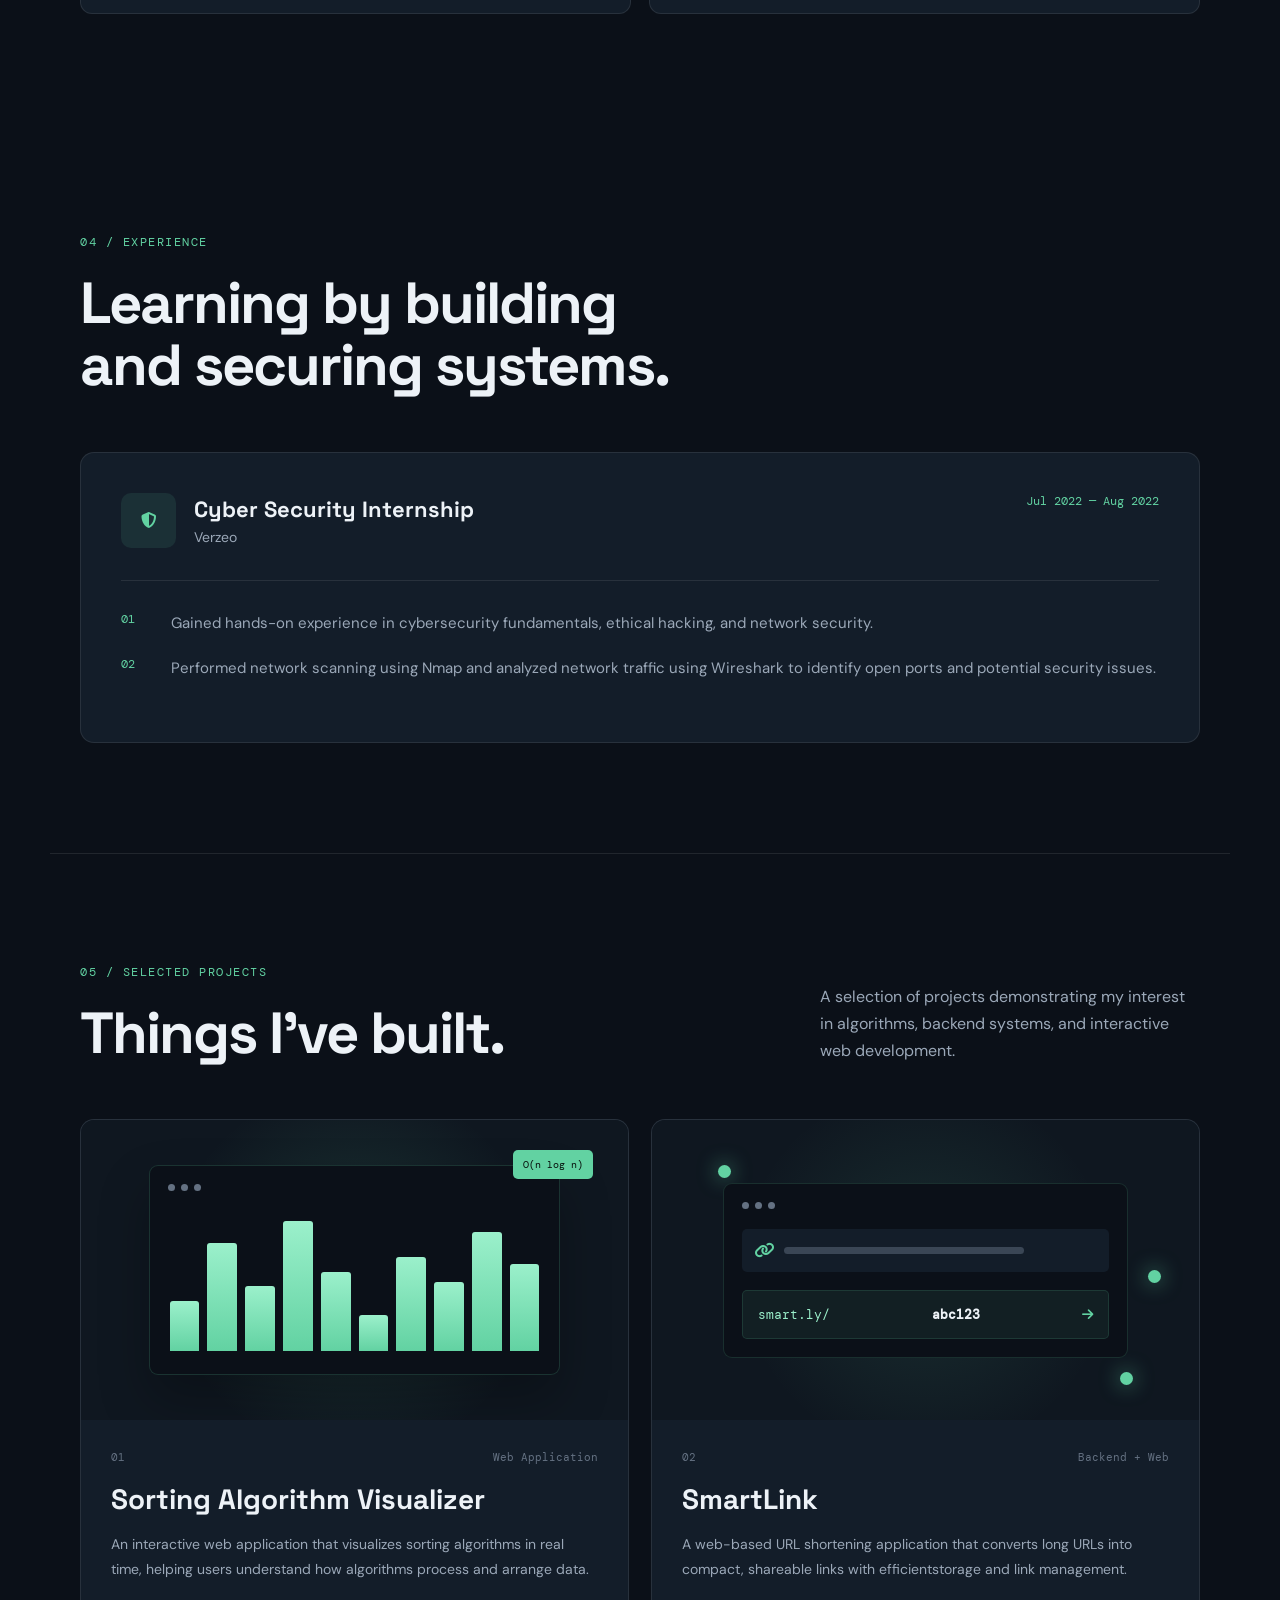
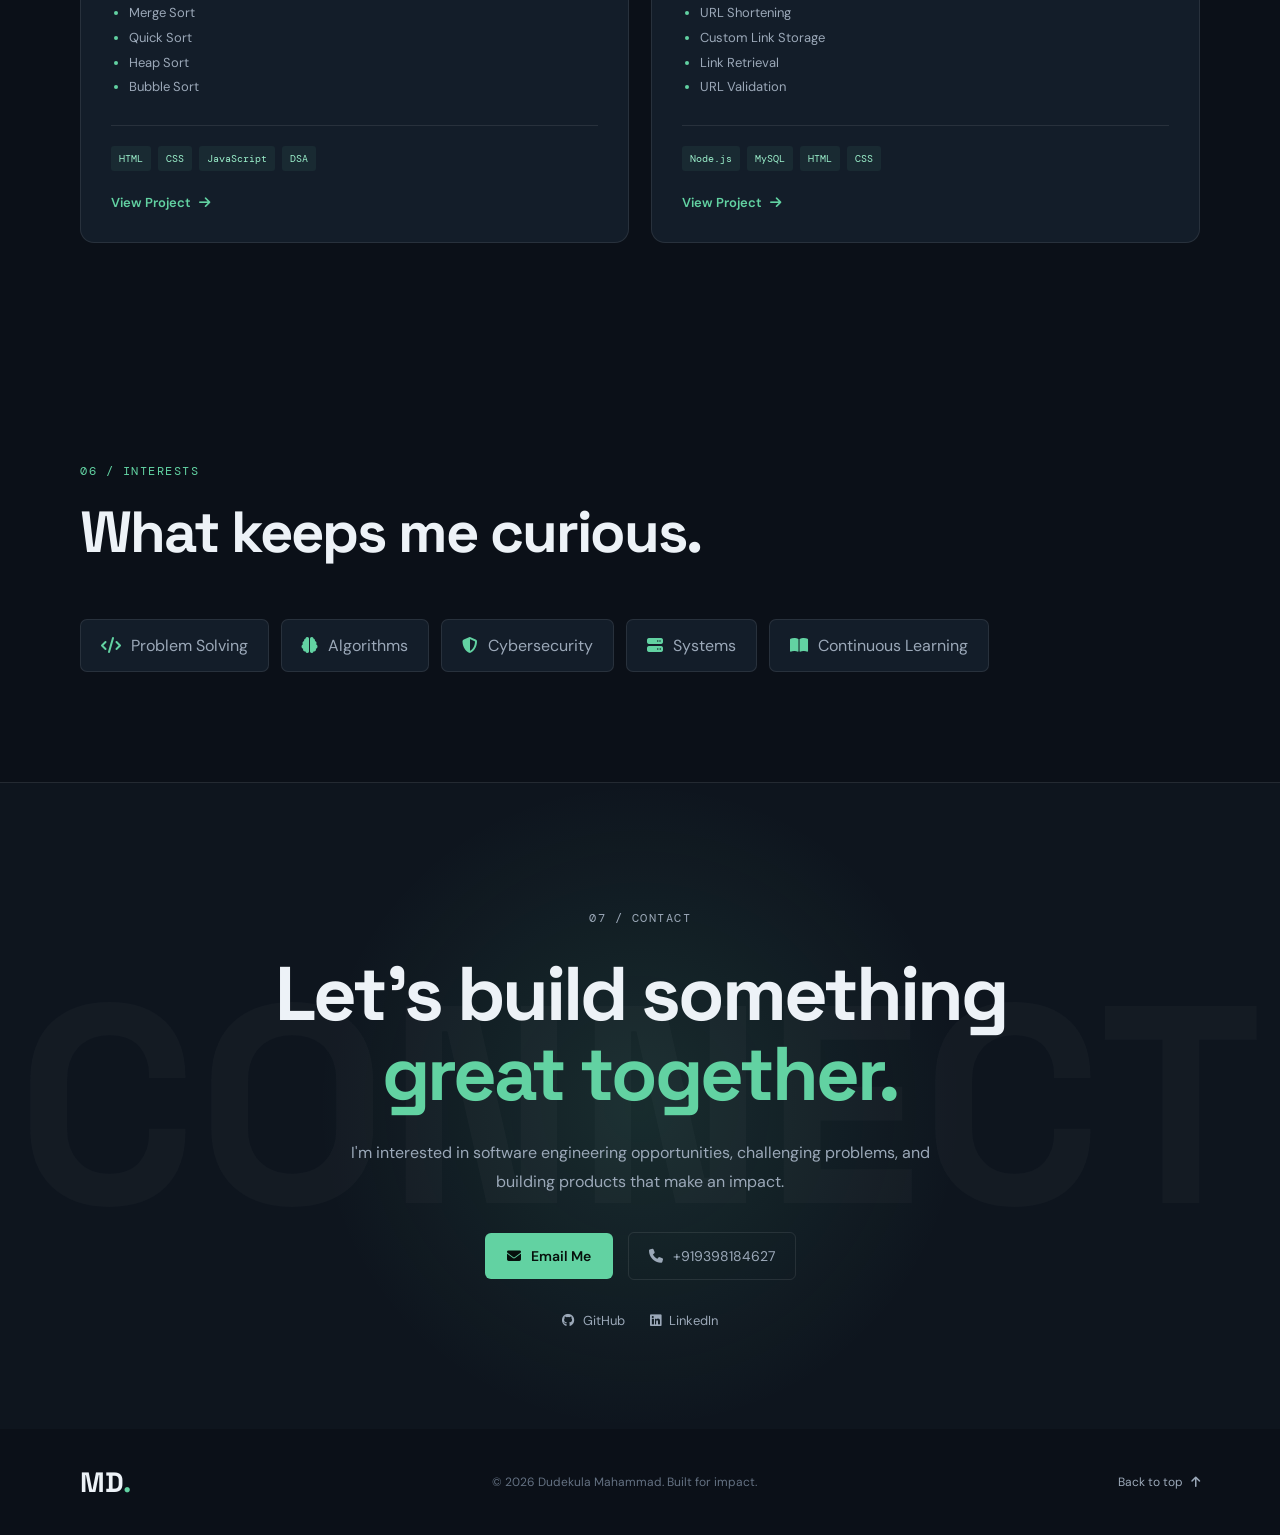
==== commit a37d0f1a: "Update index.html" ====
--- a/index.html
+++ b/index.html
@@ -73,7 +73,7 @@
         <div class="hero-image-section">
             <div class="hero-glow"></div>
             <div class="image-card">
-                <img src="images/profile3.png" alt="Dudekula Mahammad">
+                <img src="profile3.png" alt="Dudekula Mahammad">
                 <div class="image-overlay"></div>
             </div>
             <div class="floating-card location-card">
@@ -486,4 +486,4 @@
         </a>
     </footer>
 </body>
-</html>+</html>
